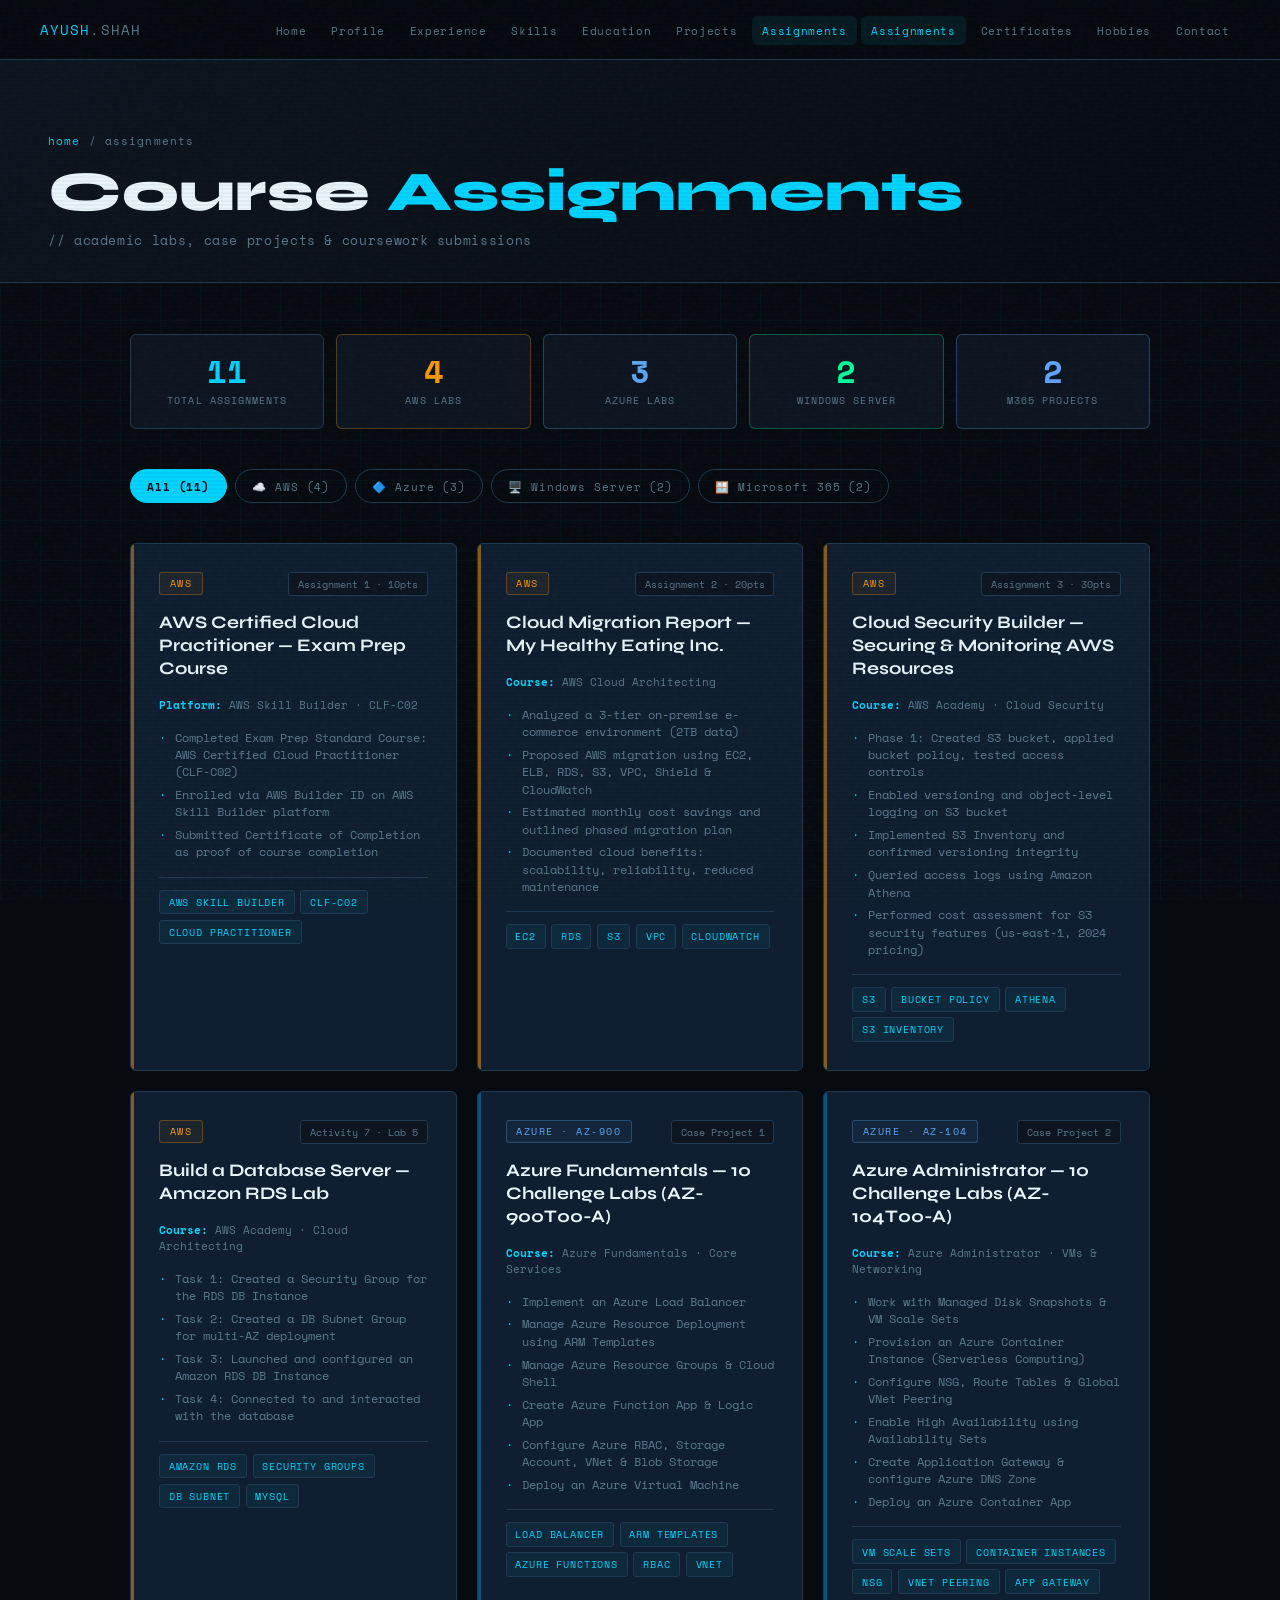
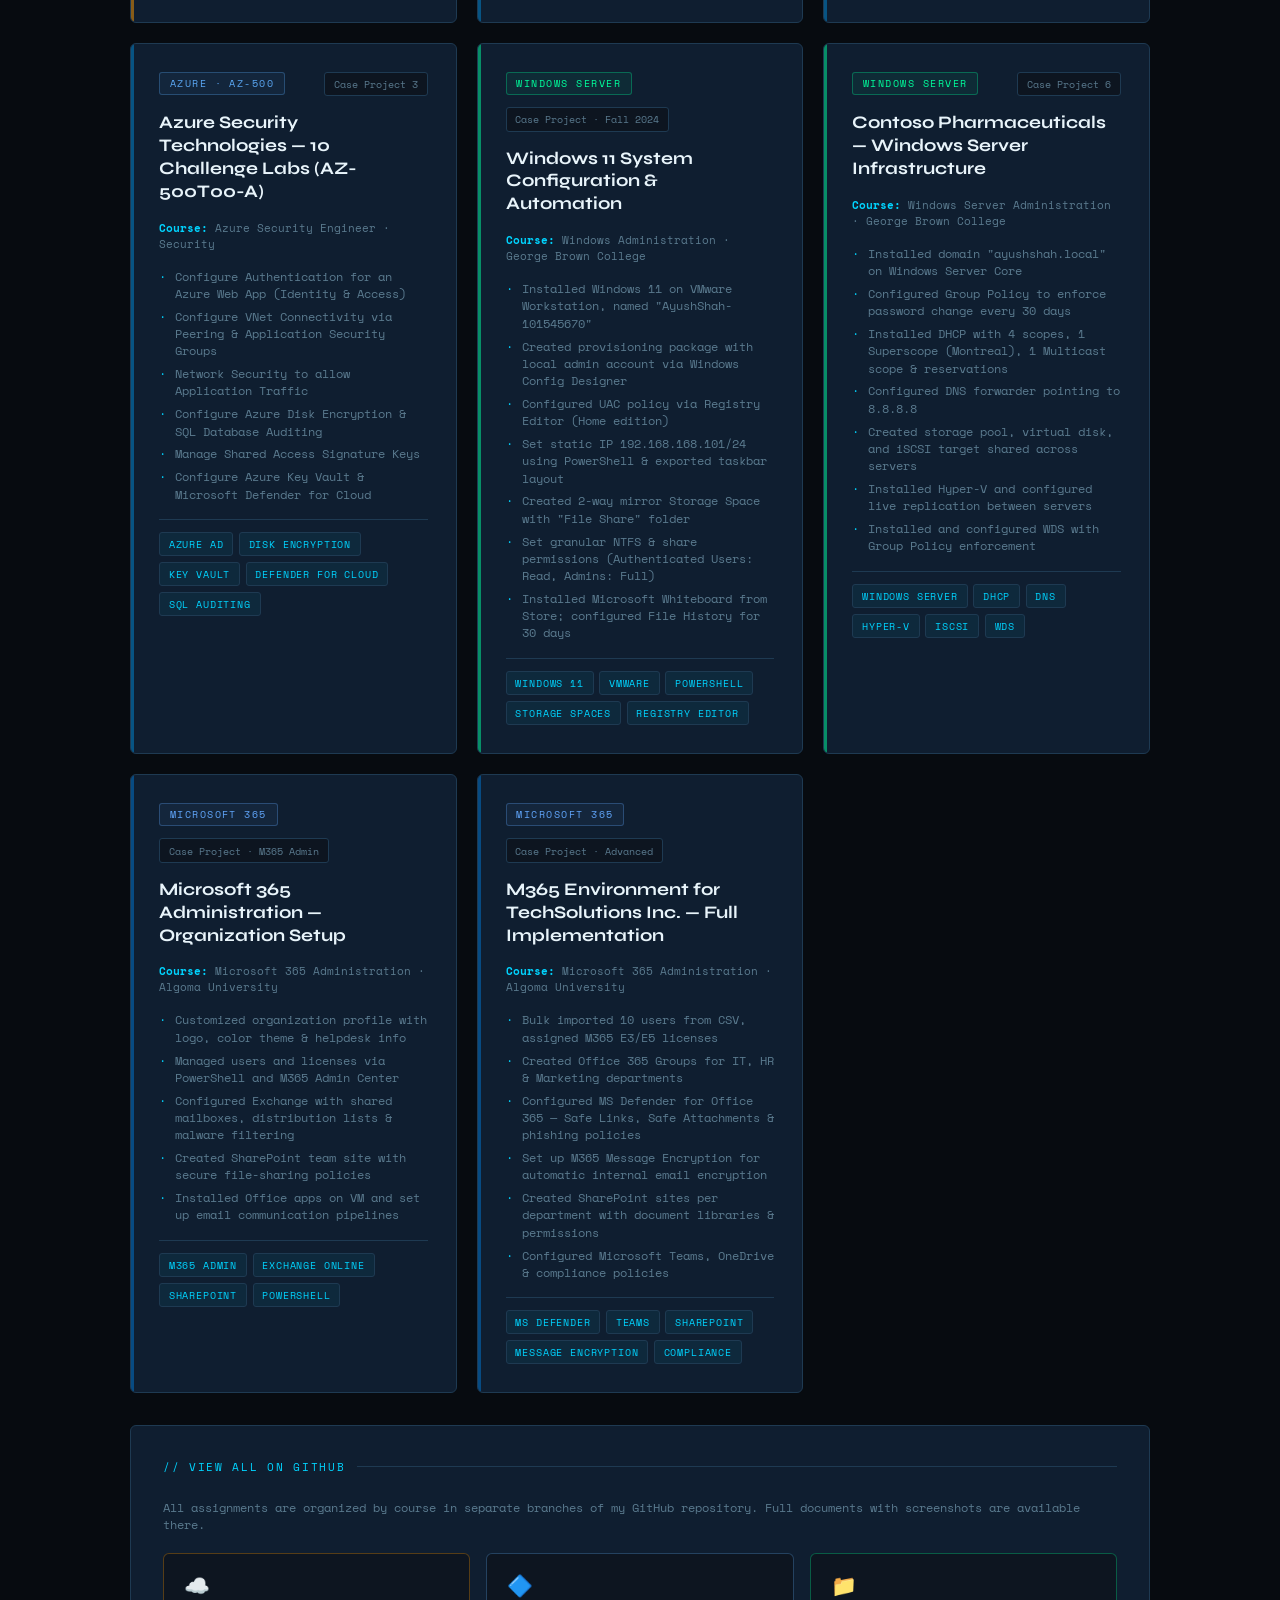
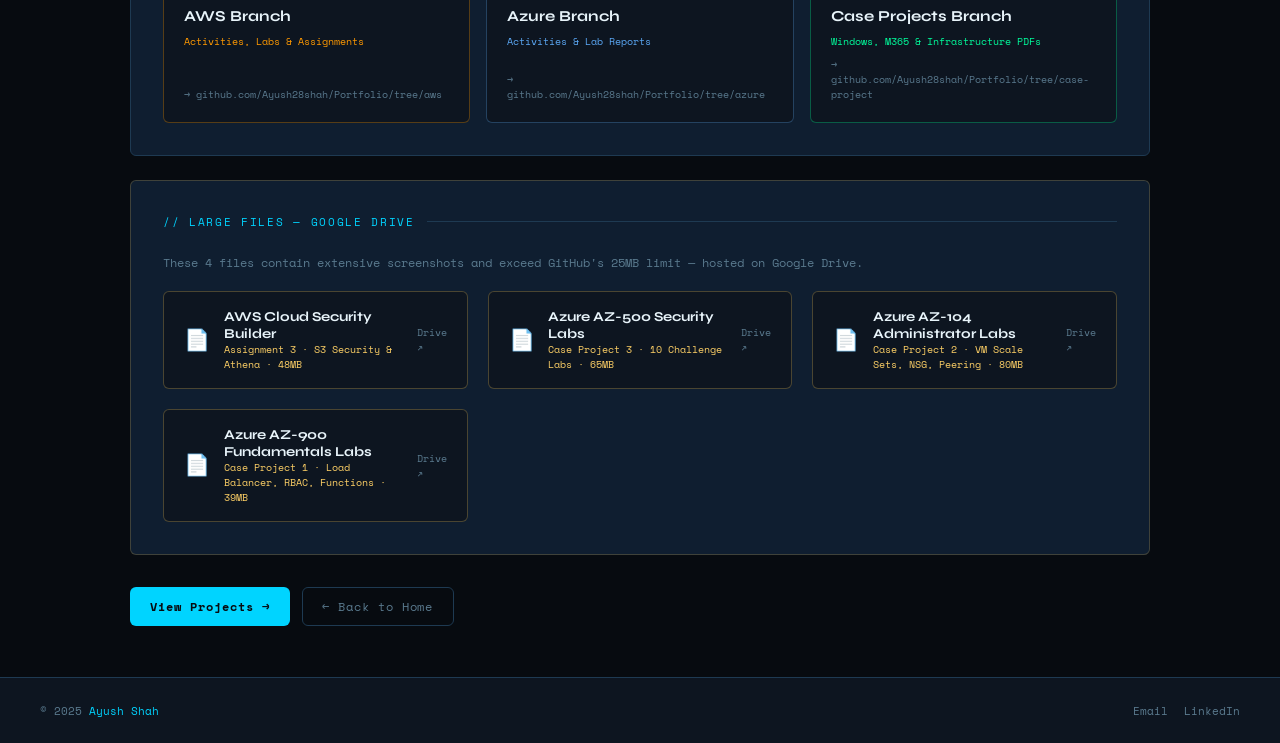
==== assignments.html @ 3147fad8 "Add files via upload" ====
<!DOCTYPE html>
<html lang="en">
<head>
  <meta charset="UTF-8">
  <meta name="viewport" content="width=device-width, initial-scale=1.0">
  <title>Assignments — Ayush Shah</title>
  <link rel="icon" href="profile1.jpg" type="image/jpg">
  <link rel="stylesheet" href="style.css">
  <style>
    /* ── Filter tabs ── */
    .filter-bar {
      display: flex; flex-wrap: wrap; gap: 0.5rem;
      margin-bottom: 2.5rem;
    }
    .filter-btn {
      font-family: var(--mono);
      font-size: 0.7rem;
      padding: 0.45rem 1rem;
      border-radius: 20px;
      border: 1px solid var(--border);
      background: transparent;
      color: var(--text-dim);
      cursor: pointer;
      letter-spacing: 0.08em;
      transition: all var(--transition);
    }
    .filter-btn:hover { border-color: var(--accent); color: var(--accent); }
    .filter-btn.active {
      background: var(--accent);
      border-color: var(--accent);
      color: var(--bg);
      font-weight: 700;
    }
    .filter-btn.aws.active    { background: #ff9900; border-color: #ff9900; color: #000; }
    .filter-btn.azure.active  { background: #0089d6; border-color: #0089d6; color: #fff; }
    .filter-btn.windows.active { background: var(--green); border-color: var(--green); color: var(--bg); }

    /* ── Assignment card ── */
    .assignment-card {
      background: var(--panel);
      border: 1px solid var(--border);
      border-radius: var(--radius);
      padding: clamp(1.25rem, 3vw, 1.75rem);
      position: relative; overflow: hidden;
      transition: all var(--transition);
      display: flex; flex-direction: column; gap: 1rem;
    }
    .assignment-card:hover {
      border-color: var(--accent2);
      transform: translateY(-2px);
      box-shadow: 0 8px 30px rgba(0,212,255,0.08);
    }
    .assignment-card::before {
      content: '';
      position: absolute; left: 0; top: 0; bottom: 0;
      width: 3px;
      transition: opacity var(--transition);
      opacity: 0.5;
    }
    .assignment-card:hover::before { opacity: 1; }
    .assignment-card.aws::before    { background: #ff9900; }
    .assignment-card.azure::before  { background: #0089d6; }
    .assignment-card.windows::before { background: var(--green); }
    .assignment-card.m365::before   { background: #0078d4; }

    .card-top {
      display: flex; justify-content: space-between;
      align-items: flex-start; gap: 0.75rem; flex-wrap: wrap;
    }
    .card-category {
      font-family: var(--mono);
      font-size: 0.62rem;
      letter-spacing: 0.15em;
      text-transform: uppercase;
      padding: 0.2rem 0.6rem;
      border-radius: 3px;
      border: 1px solid;
      flex-shrink: 0;
    }
    .cat-aws    { color: #ff9900; border-color: rgba(255,153,0,0.3); background: rgba(255,153,0,0.06); }
    .cat-azure  { color: #5ba8f5; border-color: rgba(91,168,245,0.3); background: rgba(91,168,245,0.06); }
    .cat-windows { color: var(--green); border-color: rgba(0,255,157,0.3); background: rgba(0,255,157,0.06); }
    .cat-m365   { color: #60a5fa; border-color: rgba(96,165,250,0.3); background: rgba(96,165,250,0.06); }

    .card-num {
      font-family: var(--mono);
      font-size: 0.65rem;
      color: var(--text-dim);
      background: var(--bg2);
      border: 1px solid var(--border);
      padding: 0.2rem 0.55rem;
      border-radius: 3px;
    }

    .card-title {
      font-family: var(--sans);
      font-size: clamp(0.95rem, 2vw, 1.1rem);
      font-weight: 700;
      color: var(--text-bright);
      line-height: 1.3;
    }

    .card-course {
      font-family: var(--mono);
      font-size: 0.68rem;
      color: var(--text-dim);
    }
    .card-course strong { color: var(--accent); }

    .task-list {
      list-style: none;
      display: flex; flex-direction: column; gap: 0.35rem;
    }
    .task-list li {
      font-family: var(--mono);
      font-size: 0.72rem;
      color: var(--text-dim);
      padding-left: 1rem;
      position: relative;
      line-height: 1.5;
    }
    .task-list li::before {
      content: '·';
      position: absolute; left: 0;
      color: var(--accent);
    }

    .card-footer {
      display: flex; align-items: center; justify-content: space-between;
      flex-wrap: wrap; gap: 0.5rem;
      padding-top: 0.75rem;
      border-top: 1px solid var(--border);
    }
    .card-tech { display: flex; flex-wrap: wrap; gap: 0.35rem; }

    .view-btn {
      display: inline-flex; align-items: center; gap: 0.35rem;
      font-family: var(--mono);
      font-size: 0.65rem;
      padding: 0.4rem 0.85rem;
      border-radius: 3px;
      border: 1px solid var(--border);
      color: var(--text-dim);
      text-decoration: none;
      transition: all var(--transition);
      letter-spacing: 0.06em;
    }
    .view-btn:hover {
      border-color: var(--accent);
      color: var(--accent);
      background: rgba(0,212,255,0.06);
    }

    /* hidden state for filter */
    .assignment-card.hidden {
      display: none;
    }

    /* ── stats row ── */
    .assign-stats {
      display: grid;
      grid-template-columns: repeat(auto-fit, minmax(130px, 1fr));
      gap: 0.75rem;
      margin-bottom: 2.5rem;
    }
  </style>
</head>
<body>
  <div class="grid-bg"></div>
  <nav>
    <a href="index.html" class="nav-brand">AYUSH<span>.SHAH</span></a>
    <button class="nav-toggle" id="navToggle"><span></span><span></span><span></span></button>
    <ul class="nav-links" id="navLinks">
      <li><a href="index.html">Home</a></li>
      <li><a href="profile.html">Profile</a></li>
      <li><a href="experience.html">Experience</a></li>
      <li><a href="skills.html">Skills</a></li>
      <li><a href="education.html">Education</a></li>
      <li><a href="projects.html">Projects</a></li>
      <li><a href="assignments.html">Assignments</a></li>
      <li><a href="assignments.html">Assignments</a></li>
      <li><a href="certificates.html">Certificates</a></li>
      <li><a href="hobbies.html">Hobbies</a></li>
      <li><a href="contact.html">Contact</a></li>
    </ul>
  </nav>

  <div class="page-wrapper">
    <div class="page-header">
      <p class="breadcrumb"><a href="index.html">home</a> / assignments</p>
      <h1>Course <span class="accent">Assignments</span></h1>
      <p>// academic labs, case projects &amp; coursework submissions</p>
    </div>

    <div class="content">

      <!-- Stats -->
      <div class="assign-stats animate-up">
        <div class="stat-box">
          <div class="stat-number" data-count="11" data-suffix="">0</div>
          <div class="stat-label">Total Assignments</div>
        </div>
        <div class="stat-box" style="border-color:rgba(255,153,0,0.3);">
          <div class="stat-number" style="color:#ff9900;" data-count="4" data-suffix="">0</div>
          <div class="stat-label">AWS Labs</div>
        </div>
        <div class="stat-box" style="border-color:rgba(91,168,245,0.3);">
          <div class="stat-number" style="color:#5ba8f5;" data-count="3" data-suffix="">0</div>
          <div class="stat-label">Azure Labs</div>
        </div>
        <div class="stat-box" style="border-color:rgba(0,255,157,0.3);">
          <div class="stat-number" style="color:var(--green);" data-count="2" data-suffix="">0</div>
          <div class="stat-label">Windows Server</div>
        </div>
        <div class="stat-box" style="border-color:rgba(96,165,250,0.3);">
          <div class="stat-number" style="color:#60a5fa;" data-count="2" data-suffix="">0</div>
          <div class="stat-label">M365 Projects</div>
        </div>
      </div>

      <!-- Filter -->
      <div class="filter-bar animate-up-d1">
        <button class="filter-btn active" data-filter="all">All (11)</button>
        <button class="filter-btn aws" data-filter="aws">☁️ AWS (4)</button>
        <button class="filter-btn azure" data-filter="azure">🔷 Azure (3)</button>
        <button class="filter-btn windows" data-filter="windows">🖥️ Windows Server (2)</button>
        <button class="filter-btn" data-filter="m365">🪟 Microsoft 365 (2)</button>
      </div>

      <!-- Cards grid -->
      <div class="grid-2" id="assignmentGrid">

        <!-- 1. AWS Assignment 1 - Skill Builder -->
        <div class="assignment-card aws animate-up" data-category="aws">
          <div class="card-top">
            <span class="card-category cat-aws">AWS</span>
            <span class="card-num">Assignment 1 · 10pts</span>
          </div>
          <div class="card-title">AWS Certified Cloud Practitioner — Exam Prep Course</div>
          <div class="card-course"><strong>Platform:</strong> AWS Skill Builder · CLF-C02</div>
          <ul class="task-list">
            <li>Completed Exam Prep Standard Course: AWS Certified Cloud Practitioner (CLF-C02)</li>
            <li>Enrolled via AWS Builder ID on AWS Skill Builder platform</li>
            <li>Submitted Certificate of Completion as proof of course completion</li>
          </ul>
          <div class="card-footer">
            <div class="card-tech">
              <span class="tag">AWS Skill Builder</span>
              <span class="tag">CLF-C02</span>
              <span class="tag">Cloud Practitioner</span>
            </div>
          </div>
        </div>

        <!-- 2. AWS Assignment 2 - Cloud Migration Report -->
        <div class="assignment-card aws animate-up-d1" data-category="aws">
          <div class="card-top">
            <span class="card-category cat-aws">AWS</span>
            <span class="card-num">Assignment 2 · 20pts</span>
          </div>
          <div class="card-title">Cloud Migration Report — My Healthy Eating Inc.</div>
          <div class="card-course"><strong>Course:</strong> AWS Cloud Architecting</div>
          <ul class="task-list">
            <li>Analyzed a 3-tier on-premise e-commerce environment (2TB data)</li>
            <li>Proposed AWS migration using EC2, ELB, RDS, S3, VPC, Shield & CloudWatch</li>
            <li>Estimated monthly cost savings and outlined phased migration plan</li>
            <li>Documented cloud benefits: scalability, reliability, reduced maintenance</li>
          </ul>
          <div class="card-footer">
            <div class="card-tech">
              <span class="tag">EC2</span>
              <span class="tag">RDS</span>
              <span class="tag">S3</span>
              <span class="tag">VPC</span>
              <span class="tag">CloudWatch</span>
            </div>
          </div>
        </div>

        <!-- 3. AWS Assignment 3 - Cloud Security -->
        <div class="assignment-card aws animate-up-d2" data-category="aws">
          <div class="card-top">
            <span class="card-category cat-aws">AWS</span>
            <span class="card-num">Assignment 3 · 30pts</span>
          </div>
          <div class="card-title">Cloud Security Builder — Securing & Monitoring AWS Resources</div>
          <div class="card-course"><strong>Course:</strong> AWS Academy · Cloud Security</div>
          <ul class="task-list">
            <li>Phase 1: Created S3 bucket, applied bucket policy, tested access controls</li>
            <li>Enabled versioning and object-level logging on S3 bucket</li>
            <li>Implemented S3 Inventory and confirmed versioning integrity</li>
            <li>Queried access logs using Amazon Athena</li>
            <li>Performed cost assessment for S3 security features (us-east-1, 2024 pricing)</li>
          </ul>
          <div class="card-footer">
            <div class="card-tech">
              <span class="tag">S3</span>
              <span class="tag">Bucket Policy</span>
              <span class="tag">Athena</span>
              <span class="tag">S3 Inventory</span>
            </div>
          </div>
        </div>

        <!-- 4. AWS Activity 7 - RDS Database Lab -->
        <div class="assignment-card aws animate-up-d3" data-category="aws">
          <div class="card-top">
            <span class="card-category cat-aws">AWS</span>
            <span class="card-num">Activity 7 · Lab 5</span>
          </div>
          <div class="card-title">Build a Database Server — Amazon RDS Lab</div>
          <div class="card-course"><strong>Course:</strong> AWS Academy · Cloud Architecting</div>
          <ul class="task-list">
            <li>Task 1: Created a Security Group for the RDS DB Instance</li>
            <li>Task 2: Created a DB Subnet Group for multi-AZ deployment</li>
            <li>Task 3: Launched and configured an Amazon RDS DB Instance</li>
            <li>Task 4: Connected to and interacted with the database</li>
          </ul>
          <div class="card-footer">
            <div class="card-tech">
              <span class="tag">Amazon RDS</span>
              <span class="tag">Security Groups</span>
              <span class="tag">DB Subnet</span>
              <span class="tag">MySQL</span>
            </div>
          </div>
        </div>

        <!-- 5. Azure Case Project 1 - AZ-900 -->
        <div class="assignment-card azure animate-up" data-category="azure">
          <div class="card-top">
            <span class="card-category cat-azure">Azure · AZ-900</span>
            <span class="card-num">Case Project 1</span>
          </div>
          <div class="card-title">Azure Fundamentals — 10 Challenge Labs (AZ-900T00-A)</div>
          <div class="card-course"><strong>Course:</strong> Azure Fundamentals · Core Services</div>
          <ul class="task-list">
            <li>Implement an Azure Load Balancer</li>
            <li>Manage Azure Resource Deployment using ARM Templates</li>
            <li>Manage Azure Resource Groups & Cloud Shell</li>
            <li>Create Azure Function App & Logic App</li>
            <li>Configure Azure RBAC, Storage Account, VNet & Blob Storage</li>
            <li>Deploy an Azure Virtual Machine</li>
          </ul>
          <div class="card-footer">
            <div class="card-tech">
              <span class="tag">Load Balancer</span>
              <span class="tag">ARM Templates</span>
              <span class="tag">Azure Functions</span>
              <span class="tag">RBAC</span>
              <span class="tag">VNet</span>
            </div>
          </div>
        </div>

        <!-- 6. Azure Case Project 2 - AZ-104 -->
        <div class="assignment-card azure animate-up-d1" data-category="azure">
          <div class="card-top">
            <span class="card-category cat-azure">Azure · AZ-104</span>
            <span class="card-num">Case Project 2</span>
          </div>
          <div class="card-title">Azure Administrator — 10 Challenge Labs (AZ-104T00-A)</div>
          <div class="card-course"><strong>Course:</strong> Azure Administrator · VMs & Networking</div>
          <ul class="task-list">
            <li>Work with Managed Disk Snapshots & VM Scale Sets</li>
            <li>Provision an Azure Container Instance (Serverless Computing)</li>
            <li>Configure NSG, Route Tables & Global VNet Peering</li>
            <li>Enable High Availability using Availability Sets</li>
            <li>Create Application Gateway & configure Azure DNS Zone</li>
            <li>Deploy an Azure Container App</li>
          </ul>
          <div class="card-footer">
            <div class="card-tech">
              <span class="tag">VM Scale Sets</span>
              <span class="tag">Container Instances</span>
              <span class="tag">NSG</span>
              <span class="tag">VNet Peering</span>
              <span class="tag">App Gateway</span>
            </div>
          </div>
        </div>

        <!-- 7. Azure Case Project 3 - AZ-500 -->
        <div class="assignment-card azure animate-up-d2" data-category="azure">
          <div class="card-top">
            <span class="card-category cat-azure">Azure · AZ-500</span>
            <span class="card-num">Case Project 3</span>
          </div>
          <div class="card-title">Azure Security Technologies — 10 Challenge Labs (AZ-500T00-A)</div>
          <div class="card-course"><strong>Course:</strong> Azure Security Engineer · Security</div>
          <ul class="task-list">
            <li>Configure Authentication for an Azure Web App (Identity & Access)</li>
            <li>Configure VNet Connectivity via Peering & Application Security Groups</li>
            <li>Network Security to allow Application Traffic</li>
            <li>Configure Azure Disk Encryption & SQL Database Auditing</li>
            <li>Manage Shared Access Signature Keys</li>
            <li>Configure Azure Key Vault & Microsoft Defender for Cloud</li>
          </ul>
          <div class="card-footer">
            <div class="card-tech">
              <span class="tag">Azure AD</span>
              <span class="tag">Disk Encryption</span>
              <span class="tag">Key Vault</span>
              <span class="tag">Defender for Cloud</span>
              <span class="tag">SQL Auditing</span>
            </div>
          </div>
        </div>

        <!-- 8. Windows Server - Case Project (System Config) -->
        <div class="assignment-card windows animate-up" data-category="windows">
          <div class="card-top">
            <span class="card-category cat-windows">Windows Server</span>
            <span class="card-num">Case Project · Fall 2024</span>
          </div>
          <div class="card-title">Windows 11 System Configuration & Automation</div>
          <div class="card-course"><strong>Course:</strong> Windows Administration · George Brown College</div>
          <ul class="task-list">
            <li>Installed Windows 11 on VMware Workstation, named "AyushShah-101545670"</li>
            <li>Created provisioning package with local admin account via Windows Config Designer</li>
            <li>Configured UAC policy via Registry Editor (Home edition)</li>
            <li>Set static IP 192.168.168.101/24 using PowerShell & exported taskbar layout</li>
            <li>Created 2-way mirror Storage Space with "File Share" folder</li>
            <li>Set granular NTFS & share permissions (Authenticated Users: Read, Admins: Full)</li>
            <li>Installed Microsoft Whiteboard from Store; configured File History for 30 days</li>
          </ul>
          <div class="card-footer">
            <div class="card-tech">
              <span class="tag">Windows 11</span>
              <span class="tag">VMware</span>
              <span class="tag">PowerShell</span>
              <span class="tag">Storage Spaces</span>
              <span class="tag">Registry Editor</span>
            </div>
          </div>
        </div>

        <!-- 9. Windows Server - Contoso (CASEPROJECT6) -->
        <div class="assignment-card windows animate-up-d1" data-category="windows">
          <div class="card-top">
            <span class="card-category cat-windows">Windows Server</span>
            <span class="card-num">Case Project 6</span>
          </div>
          <div class="card-title">Contoso Pharmaceuticals — Windows Server Infrastructure</div>
          <div class="card-course"><strong>Course:</strong> Windows Server Administration · George Brown College</div>
          <ul class="task-list">
            <li>Installed domain "ayushshah.local" on Windows Server Core</li>
            <li>Configured Group Policy to enforce password change every 30 days</li>
            <li>Installed DHCP with 4 scopes, 1 Superscope (Montreal), 1 Multicast scope & reservations</li>
            <li>Configured DNS forwarder pointing to 8.8.8.8</li>
            <li>Created storage pool, virtual disk, and iSCSI target shared across servers</li>
            <li>Installed Hyper-V and configured live replication between servers</li>
            <li>Installed and configured WDS with Group Policy enforcement</li>
          </ul>
          <div class="card-footer">
            <div class="card-tech">
              <span class="tag">Windows Server</span>
              <span class="tag">DHCP</span>
              <span class="tag">DNS</span>
              <span class="tag">Hyper-V</span>
              <span class="tag">iSCSI</span>
              <span class="tag">WDS</span>
            </div>
          </div>
        </div>

        <!-- 10. M365 Case Project 1 - Basic -->
        <div class="assignment-card m365 animate-up-d2" data-category="m365">
          <div class="card-top">
            <span class="card-category cat-m365">Microsoft 365</span>
            <span class="card-num">Case Project · M365 Admin</span>
          </div>
          <div class="card-title">Microsoft 365 Administration — Organization Setup</div>
          <div class="card-course"><strong>Course:</strong> Microsoft 365 Administration · Algoma University</div>
          <ul class="task-list">
            <li>Customized organization profile with logo, color theme & helpdesk info</li>
            <li>Managed users and licenses via PowerShell and M365 Admin Center</li>
            <li>Configured Exchange with shared mailboxes, distribution lists & malware filtering</li>
            <li>Created SharePoint team site with secure file-sharing policies</li>
            <li>Installed Office apps on VM and set up email communication pipelines</li>
          </ul>
          <div class="card-footer">
            <div class="card-tech">
              <span class="tag">M365 Admin</span>
              <span class="tag">Exchange Online</span>
              <span class="tag">SharePoint</span>
              <span class="tag">PowerShell</span>
            </div>
          </div>
        </div>

        <!-- 11. M365 Case Project 2 - TechSolutions -->
        <div class="assignment-card m365 animate-up-d3" data-category="m365">
          <div class="card-top">
            <span class="card-category cat-m365">Microsoft 365</span>
            <span class="card-num">Case Project · Advanced</span>
          </div>
          <div class="card-title">M365 Environment for TechSolutions Inc. — Full Implementation</div>
          <div class="card-course"><strong>Course:</strong> Microsoft 365 Administration · Algoma University</div>
          <ul class="task-list">
            <li>Bulk imported 10 users from CSV, assigned M365 E3/E5 licenses</li>
            <li>Created Office 365 Groups for IT, HR & Marketing departments</li>
            <li>Configured MS Defender for Office 365 — Safe Links, Safe Attachments & phishing policies</li>
            <li>Set up M365 Message Encryption for automatic internal email encryption</li>
            <li>Created SharePoint sites per department with document libraries & permissions</li>
            <li>Configured Microsoft Teams, OneDrive & compliance policies</li>
          </ul>
          <div class="card-footer">
            <div class="card-tech">
              <span class="tag">MS Defender</span>
              <span class="tag">Teams</span>
              <span class="tag">SharePoint</span>
              <span class="tag">Message Encryption</span>
              <span class="tag">Compliance</span>
            </div>
          </div>
        </div>

      </div><!-- /grid -->

      <!-- GitHub branch links -->
      <div class="card animate-up-d4" style="margin-top:2rem;">
        <p class="section-title">// view all on github</p>
        <p style="font-family:var(--mono);font-size:0.75rem;color:var(--text-dim);margin-bottom:1.25rem;">
          All assignments are organized by course in separate branches of my GitHub repository.
          Full documents with screenshots are available there.
        </p>
        <div class="grid-3">
          <a href="https://github.com/Ayush28shah/Portfolio/tree/aws" target="_blank"
             style="background:var(--bg2);border:1px solid rgba(255,153,0,0.3);border-radius:var(--radius);padding:1.25rem;text-decoration:none;display:flex;flex-direction:column;gap:0.5rem;transition:all var(--transition);"
             onmouseover="this.style.borderColor='#ff9900'" onmouseout="this.style.borderColor='rgba(255,153,0,0.3)'">
            <div style="font-size:1.3rem;">☁️</div>
            <div style="font-family:var(--sans);font-size:0.95rem;font-weight:700;color:var(--text-bright);">AWS Branch</div>
            <div style="font-family:var(--mono);font-size:0.65rem;color:#ff9900;">Activities, Labs &amp; Assignments</div>
            <div style="font-family:var(--mono);font-size:0.62rem;color:var(--text-dim);margin-top:auto;">→ github.com/Ayush28shah/Portfolio/tree/aws</div>
          </a>
          <a href="https://github.com/Ayush28shah/Portfolio/tree/azure" target="_blank"
             style="background:var(--bg2);border:1px solid rgba(91,168,245,0.3);border-radius:var(--radius);padding:1.25rem;text-decoration:none;display:flex;flex-direction:column;gap:0.5rem;transition:all var(--transition);"
             onmouseover="this.style.borderColor='#5ba8f5'" onmouseout="this.style.borderColor='rgba(91,168,245,0.3)'">
            <div style="font-size:1.3rem;">🔷</div>
            <div style="font-family:var(--sans);font-size:0.95rem;font-weight:700;color:var(--text-bright);">Azure Branch</div>
            <div style="font-family:var(--mono);font-size:0.65rem;color:#5ba8f5;">Activities &amp; Lab Reports</div>
            <div style="font-family:var(--mono);font-size:0.62rem;color:var(--text-dim);margin-top:auto;">→ github.com/Ayush28shah/Portfolio/tree/azure</div>
          </a>
          <a href="https://github.com/Ayush28shah/Portfolio/tree/case-project" target="_blank"
             style="background:var(--bg2);border:1px solid rgba(0,255,157,0.3);border-radius:var(--radius);padding:1.25rem;text-decoration:none;display:flex;flex-direction:column;gap:0.5rem;transition:all var(--transition);"
             onmouseover="this.style.borderColor='var(--green)'" onmouseout="this.style.borderColor='rgba(0,255,157,0.3)'">
            <div style="font-size:1.3rem;">📁</div>
            <div style="font-family:var(--sans);font-size:0.95rem;font-weight:700;color:var(--text-bright);">Case Projects Branch</div>
            <div style="font-family:var(--mono);font-size:0.65rem;color:var(--green);">Windows, M365 &amp; Infrastructure PDFs</div>
            <div style="font-family:var(--mono);font-size:0.62rem;color:var(--text-dim);margin-top:auto;">→ github.com/Ayush28shah/Portfolio/tree/case-project</div>
          </a>
        </div>
      </div>

      <!-- Large files on Drive -->
      <div class="card" style="margin-top:1.5rem;border-color:rgba(255,209,102,0.2);">
        <p class="section-title">// large files — google drive</p>
        <p style="font-family:var(--mono);font-size:0.72rem;color:var(--text-dim);margin-bottom:1.25rem;">
          These 4 files contain extensive screenshots and exceed GitHub's 25MB limit — hosted on Google Drive.
        </p>
        <div class="grid-2">
          <a href="https://drive.google.com/file/d/1oaVxVwPBIiKz4qKe1IlEgqOFC4xgeeqq/view?usp=sharing" target="_blank"
             style="background:var(--bg2);border:1px solid rgba(255,209,102,0.25);border-radius:var(--radius);padding:1rem 1.25rem;text-decoration:none;display:flex;align-items:center;gap:0.85rem;transition:all var(--transition);"
             onmouseover="this.style.borderColor='var(--yellow)'" onmouseout="this.style.borderColor='rgba(255,209,102,0.25)'">
            <span style="font-size:1.3rem;flex-shrink:0;">📄</span>
            <div>
              <div style="font-family:var(--sans);font-size:0.85rem;font-weight:700;color:var(--text-bright);">AWS Cloud Security Builder</div>
              <div style="font-family:var(--mono);font-size:0.62rem;color:var(--yellow);">Assignment 3 · S3 Security &amp; Athena · 48MB</div>
            </div>
            <span style="margin-left:auto;font-family:var(--mono);font-size:0.65rem;color:var(--text-dim);">Drive ↗</span>
          </a>
          <a href="https://drive.google.com/file/d/1ABHeHRCNahvGuIh4gsWkXelGR8Lt6d_X/view?usp=sharing" target="_blank"
             style="background:var(--bg2);border:1px solid rgba(255,209,102,0.25);border-radius:var(--radius);padding:1rem 1.25rem;text-decoration:none;display:flex;align-items:center;gap:0.85rem;transition:all var(--transition);"
             onmouseover="this.style.borderColor='var(--yellow)'" onmouseout="this.style.borderColor='rgba(255,209,102,0.25)'">
            <span style="font-size:1.3rem;flex-shrink:0;">📄</span>
            <div>
              <div style="font-family:var(--sans);font-size:0.85rem;font-weight:700;color:var(--text-bright);">Azure AZ-500 Security Labs</div>
              <div style="font-family:var(--mono);font-size:0.62rem;color:var(--yellow);">Case Project 3 · 10 Challenge Labs · 65MB</div>
            </div>
            <span style="margin-left:auto;font-family:var(--mono);font-size:0.65rem;color:var(--text-dim);">Drive ↗</span>
          </a>
          <a href="https://drive.google.com/file/d/1GYn0GIE8hUvoMhDvomxcSjt3SJYU0piI/view?usp=sharing" target="_blank"
             style="background:var(--bg2);border:1px solid rgba(255,209,102,0.25);border-radius:var(--radius);padding:1rem 1.25rem;text-decoration:none;display:flex;align-items:center;gap:0.85rem;transition:all var(--transition);"
             onmouseover="this.style.borderColor='var(--yellow)'" onmouseout="this.style.borderColor='rgba(255,209,102,0.25)'">
            <span style="font-size:1.3rem;flex-shrink:0;">📄</span>
            <div>
              <div style="font-family:var(--sans);font-size:0.85rem;font-weight:700;color:var(--text-bright);">Azure AZ-104 Administrator Labs</div>
              <div style="font-family:var(--mono);font-size:0.62rem;color:var(--yellow);">Case Project 2 · VM Scale Sets, NSG, Peering · 80MB</div>
            </div>
            <span style="margin-left:auto;font-family:var(--mono);font-size:0.65rem;color:var(--text-dim);">Drive ↗</span>
          </a>
          <a href="https://drive.google.com/file/d/1HRHO4_grqj8Vikp0Z7Pb8UY04u5v3Iu6/view?usp=sharing" target="_blank"
             style="background:var(--bg2);border:1px solid rgba(255,209,102,0.25);border-radius:var(--radius);padding:1rem 1.25rem;text-decoration:none;display:flex;align-items:center;gap:0.85rem;transition:all var(--transition);"
             onmouseover="this.style.borderColor='var(--yellow)'" onmouseout="this.style.borderColor='rgba(255,209,102,0.25)'">
            <span style="font-size:1.3rem;flex-shrink:0;">📄</span>
            <div>
              <div style="font-family:var(--sans);font-size:0.85rem;font-weight:700;color:var(--text-bright);">Azure AZ-900 Fundamentals Labs</div>
              <div style="font-family:var(--mono);font-size:0.62rem;color:var(--yellow);">Case Project 1 · Load Balancer, RBAC, Functions · 39MB</div>
            </div>
            <span style="margin-left:auto;font-family:var(--mono);font-size:0.65rem;color:var(--text-dim);">Drive ↗</span>
          </a>
        </div>
      </div>

      <div style="display:flex;gap:0.75rem;flex-wrap:wrap;margin-top:2rem;">
        <a href="projects.html" class="btn btn-primary">View Projects →</a>
        <a href="index.html" class="btn btn-outline">← Back to Home</a>
      </div>
    </div>
  </div>

  <footer>
    <div class="footer-left">© 2025 <a href="index.html">Ayush Shah</a></div>
    <div class="footer-links">
      <a href="mailto:ayush28shah@gmail.com">Email</a>
      <a href="https://www.linkedin.com/in/beayushman" target="_blank">LinkedIn</a>
    </div>
  </footer>

  <script src="script.js"></script>
  <script>
    // Filter functionality
    const filterBtns = document.querySelectorAll('.filter-btn');
    const cards = document.querySelectorAll('.assignment-card');

    filterBtns.forEach(btn => {
      btn.addEventListener('click', () => {
        filterBtns.forEach(b => b.classList.remove('active'));
        btn.classList.add('active');

        const filter = btn.dataset.filter;
        cards.forEach(card => {
          if (filter === 'all' || card.dataset.category === filter) {
            card.classList.remove('hidden');
          } else {
            card.classList.add('hidden');
          }
        });
      });
    });
  </script>
</body>
</html>
---- style.css ----
/* ==========================================
   AYUSH SHAH PORTFOLIO — GLOBAL STYLES
   Dark Tech / Terminal Aesthetic
   ========================================== */

@import url('https://fonts.googleapis.com/css2?family=Space+Mono:ital,wght@0,400;0,700;1,400&family=Syne:wght@400;600;700;800&display=swap');

:root {
  --bg:        #070b10;
  --bg2:       #0d1520;
  --bg3:       #111c2b;
  --panel:     #0f1e30;
  --border:    #1e3a52;
  --accent:    #00d4ff;
  --accent2:   #0099cc;
  --green:     #00ff9d;
  --yellow:    #ffd166;
  --red:       #ff4d6d;
  --text:      #c8dde8;
  --text-dim:  #5a7a8e;
  --text-bright: #e8f4fa;
  --mono:      'Space Mono', monospace;
  --sans:      'Syne', sans-serif;
  --radius:    6px;
  --transition: 0.25s cubic-bezier(0.4, 0, 0.2, 1);
}

*, *::before, *::after { box-sizing: border-box; margin: 0; padding: 0; }

html { scroll-behavior: smooth; }

body {
  background: var(--bg);
  color: var(--text);
  font-family: var(--sans);
  min-height: 100vh;
  display: flex;
  flex-direction: column;
  overflow-x: hidden;
}

/* ── Noise texture overlay ── */
body::before {
  content: '';
  position: fixed; inset: 0;
  background-image: url("data:image/svg+xml,%3Csvg viewBox='0 0 200 200' xmlns='http://www.w3.org/2000/svg'%3E%3Cfilter id='n'%3E%3CfeTurbulence type='fractalNoise' baseFrequency='0.9' numOctaves='4' stitchTiles='stitch'/%3E%3C/filter%3E%3Crect width='100%25' height='100%25' filter='url(%23n)' opacity='0.04'/%3E%3C/svg%3E");
  pointer-events: none; z-index: 999;
  opacity: 0.6;
}

/* ── Scanline effect ── */
body::after {
  content: '';
  position: fixed; inset: 0;
  background: repeating-linear-gradient(0deg, transparent, transparent 2px, rgba(0,0,0,0.03) 2px, rgba(0,0,0,0.03) 4px);
  pointer-events: none; z-index: 998;
}

/* ── Grid background ── */
.grid-bg {
  position: fixed; inset: 0;
  background-image:
    linear-gradient(rgba(0,212,255,0.03) 1px, transparent 1px),
    linear-gradient(90deg, rgba(0,212,255,0.03) 1px, transparent 1px);
  background-size: 40px 40px;
  pointer-events: none; z-index: 0;
}

/* ======== NAVIGATION ======== */
nav {
  position: fixed; top: 0; left: 0; right: 0;
  z-index: 100;
  background: rgba(7, 11, 16, 0.92);
  backdrop-filter: blur(12px);
  border-bottom: 1px solid var(--border);
  padding: 0 clamp(1rem, 4vw, 2.5rem);
  height: 60px;
  display: flex; align-items: center; justify-content: space-between;
}

.nav-brand {
  font-family: var(--mono);
  font-size: 0.85rem;
  color: var(--accent);
  text-decoration: none;
  letter-spacing: 0.08em;
}
.nav-brand span { color: var(--text-dim); }

.nav-links {
  display: flex; gap: 0.25rem;
  list-style: none;
}

.nav-links a {
  font-family: var(--mono);
  font-size: 0.7rem;
  color: var(--text-dim);
  text-decoration: none;
  padding: 0.35rem 0.65rem;
  border-radius: var(--radius);
  letter-spacing: 0.06em;
  transition: color var(--transition), background var(--transition);
  white-space: nowrap;
}

.nav-links a:hover,
.nav-links a.active {
  color: var(--accent);
  background: rgba(0,212,255,0.08);
}

/* hamburger */
.nav-toggle {
  display: none;
  flex-direction: column; gap: 5px; cursor: pointer;
  background: none; border: none; padding: 4px;
}
.nav-toggle span {
  display: block; width: 22px; height: 2px;
  background: var(--accent); border-radius: 2px;
  transition: transform var(--transition), opacity var(--transition);
}

/* mobile nav */
@media (max-width: 768px) {
  .nav-toggle { display: flex; }
  .nav-links {
    position: fixed; top: 60px; left: 0; right: 0;
    background: rgba(7,11,16,0.98);
    backdrop-filter: blur(16px);
    border-bottom: 1px solid var(--border);
    flex-direction: column; gap: 0;
    padding: 0.5rem 0;
    transform: translateY(-110%);
    transition: transform var(--transition);
    pointer-events: none;
  }
  .nav-links.open {
    transform: translateY(0);
    pointer-events: all;
  }
  .nav-links a {
    padding: 0.75rem 1.5rem;
    font-size: 0.8rem;
    border-radius: 0;
  }
}

/* ======== PAGE WRAPPER ======== */
.page-wrapper {
  position: relative;
  z-index: 1;
  flex: 1;
  padding-top: 60px;
}

/* ======== PAGE HEADER ======== */
.page-header {
  padding: clamp(2.5rem, 6vw, 4rem) clamp(1rem, 5vw, 3rem) clamp(1.5rem, 3vw, 2rem);
  border-bottom: 1px solid var(--border);
  background: linear-gradient(135deg, var(--bg2) 0%, var(--bg) 100%);
}

.page-header .breadcrumb {
  font-family: var(--mono);
  font-size: 0.7rem;
  color: var(--text-dim);
  letter-spacing: 0.1em;
  margin-bottom: 0.75rem;
}
.page-header .breadcrumb a {
  color: var(--accent);
  text-decoration: none;
}
.page-header .breadcrumb a:hover { text-decoration: underline; }

.page-header h1 {
  font-family: var(--sans);
  font-size: clamp(2rem, 5vw, 3.5rem);
  font-weight: 800;
  color: var(--text-bright);
  line-height: 1.1;
}
.page-header h1 .accent { color: var(--accent); }

.page-header p {
  font-family: var(--mono);
  font-size: 0.8rem;
  color: var(--text-dim);
  margin-top: 0.5rem;
  letter-spacing: 0.05em;
}

/* ======== CONTENT AREA ======== */
.content {
  max-width: 1100px;
  margin: 0 auto;
  padding: clamp(2rem, 4vw, 3.5rem) clamp(1rem, 4vw, 2.5rem);
}

/* ======== CARDS ======== */
.card {
  background: var(--panel);
  border: 1px solid var(--border);
  border-radius: var(--radius);
  padding: clamp(1.25rem, 3vw, 2rem);
  position: relative;
  overflow: hidden;
  transition: border-color var(--transition), transform var(--transition), box-shadow var(--transition);
}
.card::before {
  content: '';
  position: absolute; top: 0; left: 0; right: 0;
  height: 2px;
  background: linear-gradient(90deg, transparent, var(--accent), transparent);
  opacity: 0;
  transition: opacity var(--transition);
}
.card:hover {
  border-color: var(--accent2);
  transform: translateY(-2px);
  box-shadow: 0 8px 30px rgba(0,212,255,0.08);
}
.card:hover::before { opacity: 1; }

/* ======== TAGS ======== */
.tag {
  display: inline-block;
  font-family: var(--mono);
  font-size: 0.65rem;
  padding: 0.2rem 0.55rem;
  border-radius: 3px;
  border: 1px solid var(--border);
  color: var(--accent);
  background: rgba(0,212,255,0.06);
  letter-spacing: 0.08em;
  text-transform: uppercase;
}
.tag.green { color: var(--green); border-color: rgba(0,255,157,0.25); background: rgba(0,255,157,0.06); }
.tag.yellow { color: var(--yellow); border-color: rgba(255,209,102,0.25); background: rgba(255,209,102,0.06); }

/* ======== SECTION TITLE ======== */
.section-title {
  font-family: var(--mono);
  font-size: 0.7rem;
  color: var(--accent);
  letter-spacing: 0.15em;
  text-transform: uppercase;
  margin-bottom: 1.5rem;
  display: flex; align-items: center; gap: 0.75rem;
}
.section-title::after {
  content: '';
  flex: 1; height: 1px;
  background: var(--border);
}

/* ======== BUTTONS ======== */
.btn {
  display: inline-flex; align-items: center; gap: 0.5rem;
  font-family: var(--mono);
  font-size: 0.75rem;
  padding: 0.6rem 1.2rem;
  border-radius: var(--radius);
  letter-spacing: 0.08em;
  cursor: pointer;
  transition: all var(--transition);
  text-decoration: none;
  border: 1px solid transparent;
}
.btn-primary {
  background: var(--accent);
  color: var(--bg);
  font-weight: 700;
}
.btn-primary:hover {
  background: #33ddff;
  box-shadow: 0 0 20px rgba(0,212,255,0.3);
}
.btn-outline {
  border-color: var(--border);
  color: var(--text-dim);
  background: transparent;
}
.btn-outline:hover {
  border-color: var(--accent);
  color: var(--accent);
  background: rgba(0,212,255,0.06);
}

/* ======== PROGRESS BAR ======== */
.progress-bar {
  height: 4px;
  background: var(--bg2);
  border-radius: 2px;
  overflow: hidden;
}
.progress-fill {
  height: 100%;
  background: linear-gradient(90deg, var(--accent2), var(--accent));
  border-radius: 2px;
  width: 0;
  transition: width 1s cubic-bezier(0.4, 0, 0.2, 1);
}

/* ======== TIMELINE ======== */
.timeline { position: relative; padding-left: 2rem; }
.timeline::before {
  content: '';
  position: absolute; left: 0; top: 0.5rem; bottom: 0.5rem;
  width: 1px; background: var(--border);
}
.timeline-item { position: relative; margin-bottom: 2.5rem; }
.timeline-dot {
  position: absolute; left: -2.35rem; top: 0.35rem;
  width: 10px; height: 10px;
  background: var(--accent);
  border-radius: 50%;
  box-shadow: 0 0 8px var(--accent);
}
.timeline-date {
  font-family: var(--mono);
  font-size: 0.68rem;
  color: var(--accent);
  letter-spacing: 0.08em;
  margin-bottom: 0.35rem;
}
.timeline-title {
  font-family: var(--sans);
  font-size: 1.1rem;
  font-weight: 700;
  color: var(--text-bright);
  margin-bottom: 0.2rem;
}
.timeline-sub {
  font-family: var(--mono);
  font-size: 0.72rem;
  color: var(--text-dim);
  margin-bottom: 0.75rem;
}
.timeline-list {
  list-style: none;
  display: flex; flex-direction: column; gap: 0.4rem;
}
.timeline-list li {
  font-size: 0.88rem;
  color: var(--text);
  padding-left: 1.1rem;
  position: relative;
}
.timeline-list li::before {
  content: '▸';
  position: absolute; left: 0;
  color: var(--accent); font-size: 0.7rem;
}

/* ======== STAT BOX ======== */
.stat-box {
  text-align: center;
  padding: 1.25rem;
  background: var(--bg2);
  border: 1px solid var(--border);
  border-radius: var(--radius);
}
.stat-number {
  font-family: var(--mono);
  font-size: clamp(1.5rem, 3vw, 2rem);
  font-weight: 700;
  color: var(--accent);
  line-height: 1;
}
.stat-label {
  font-family: var(--mono);
  font-size: 0.65rem;
  color: var(--text-dim);
  letter-spacing: 0.1em;
  text-transform: uppercase;
  margin-top: 0.35rem;
}

/* ======== FOOTER ======== */
footer {
  position: relative; z-index: 1;
  border-top: 1px solid var(--border);
  padding: 1.5rem clamp(1rem, 4vw, 2.5rem);
  display: flex; align-items: center; justify-content: space-between; flex-wrap: wrap; gap: 1rem;
  background: var(--bg2);
}
.footer-left {
  font-family: var(--mono);
  font-size: 0.7rem;
  color: var(--text-dim);
}
.footer-left a { color: var(--accent); text-decoration: none; }
.footer-links { display: flex; gap: 1rem; }
.footer-links a {
  font-family: var(--mono);
  font-size: 0.7rem;
  color: var(--text-dim);
  text-decoration: none;
  transition: color var(--transition);
}
.footer-links a:hover { color: var(--accent); }

/* ======== ANIMATIONS ======== */
@keyframes fadeUp {
  from { opacity: 0; transform: translateY(20px); }
  to   { opacity: 1; transform: translateY(0); }
}
@keyframes fadeIn {
  from { opacity: 0; }
  to   { opacity: 1; }
}
@keyframes pulse-glow {
  0%, 100% { box-shadow: 0 0 5px rgba(0,212,255,0.3); }
  50%       { box-shadow: 0 0 20px rgba(0,212,255,0.6); }
}
@keyframes blink {
  0%, 100% { opacity: 1; }
  50%       { opacity: 0; }
}

.animate-up { animation: fadeUp 0.5s ease both; }
.animate-up-d1 { animation: fadeUp 0.5s 0.1s ease both; }
.animate-up-d2 { animation: fadeUp 0.5s 0.2s ease both; }
.animate-up-d3 { animation: fadeUp 0.5s 0.3s ease both; }
.animate-up-d4 { animation: fadeUp 0.5s 0.4s ease both; }
.animate-up-d5 { animation: fadeUp 0.5s 0.5s ease both; }

.cursor-blink::after {
  content: '_';
  animation: blink 1s step-end infinite;
  color: var(--accent);
}

/* ======== MISC UTILITIES ======== */
.mono { font-family: var(--mono); }
.accent-text { color: var(--accent); }
.green-text { color: var(--green); }
.dim { color: var(--text-dim); }
.divider { height: 1px; background: var(--border); margin: 2rem 0; }
.grid-2 { display: grid; grid-template-columns: repeat(auto-fit, minmax(280px, 1fr)); gap: 1.25rem; }
.grid-3 { display: grid; grid-template-columns: repeat(auto-fit, minmax(200px, 1fr)); gap: 1rem; }
.grid-4 { display: grid; grid-template-columns: repeat(auto-fit, minmax(160px, 1fr)); gap: 1rem; }
.flex-wrap { display: flex; flex-wrap: wrap; gap: 0.5rem; }
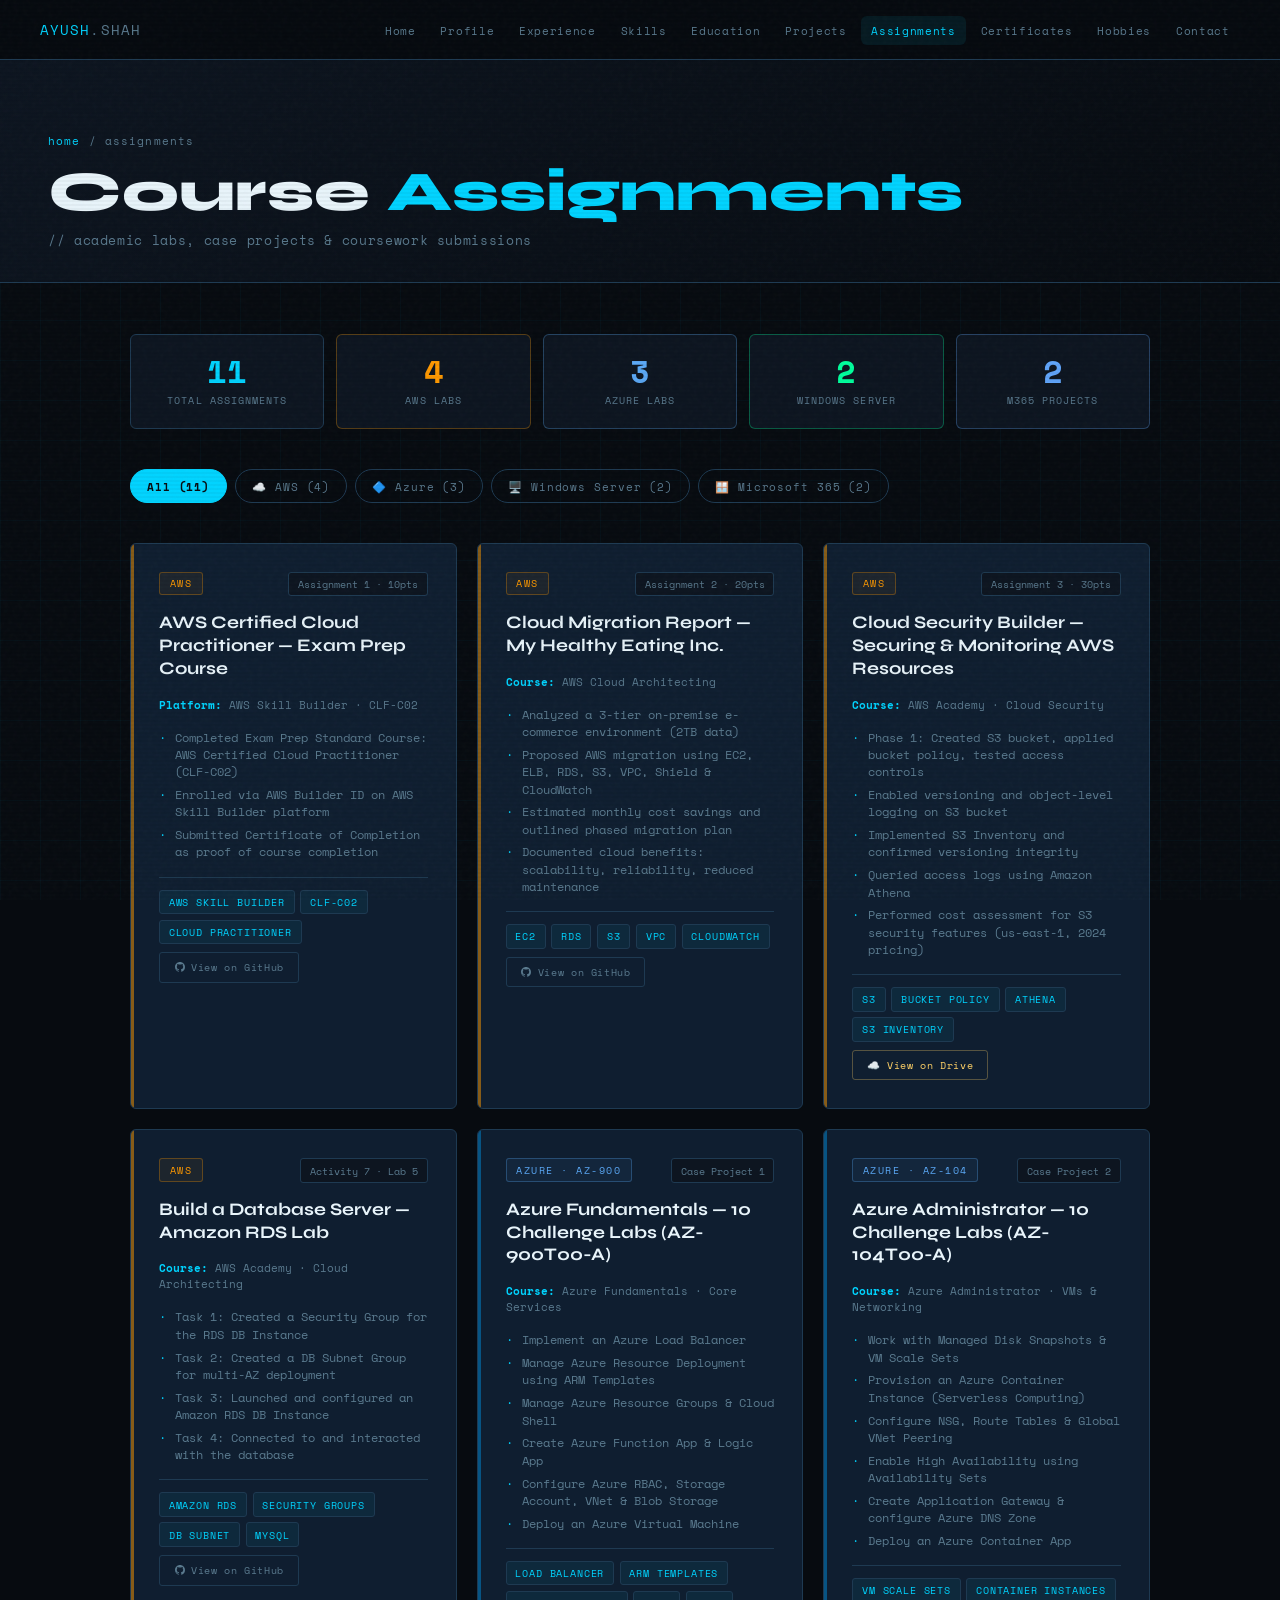
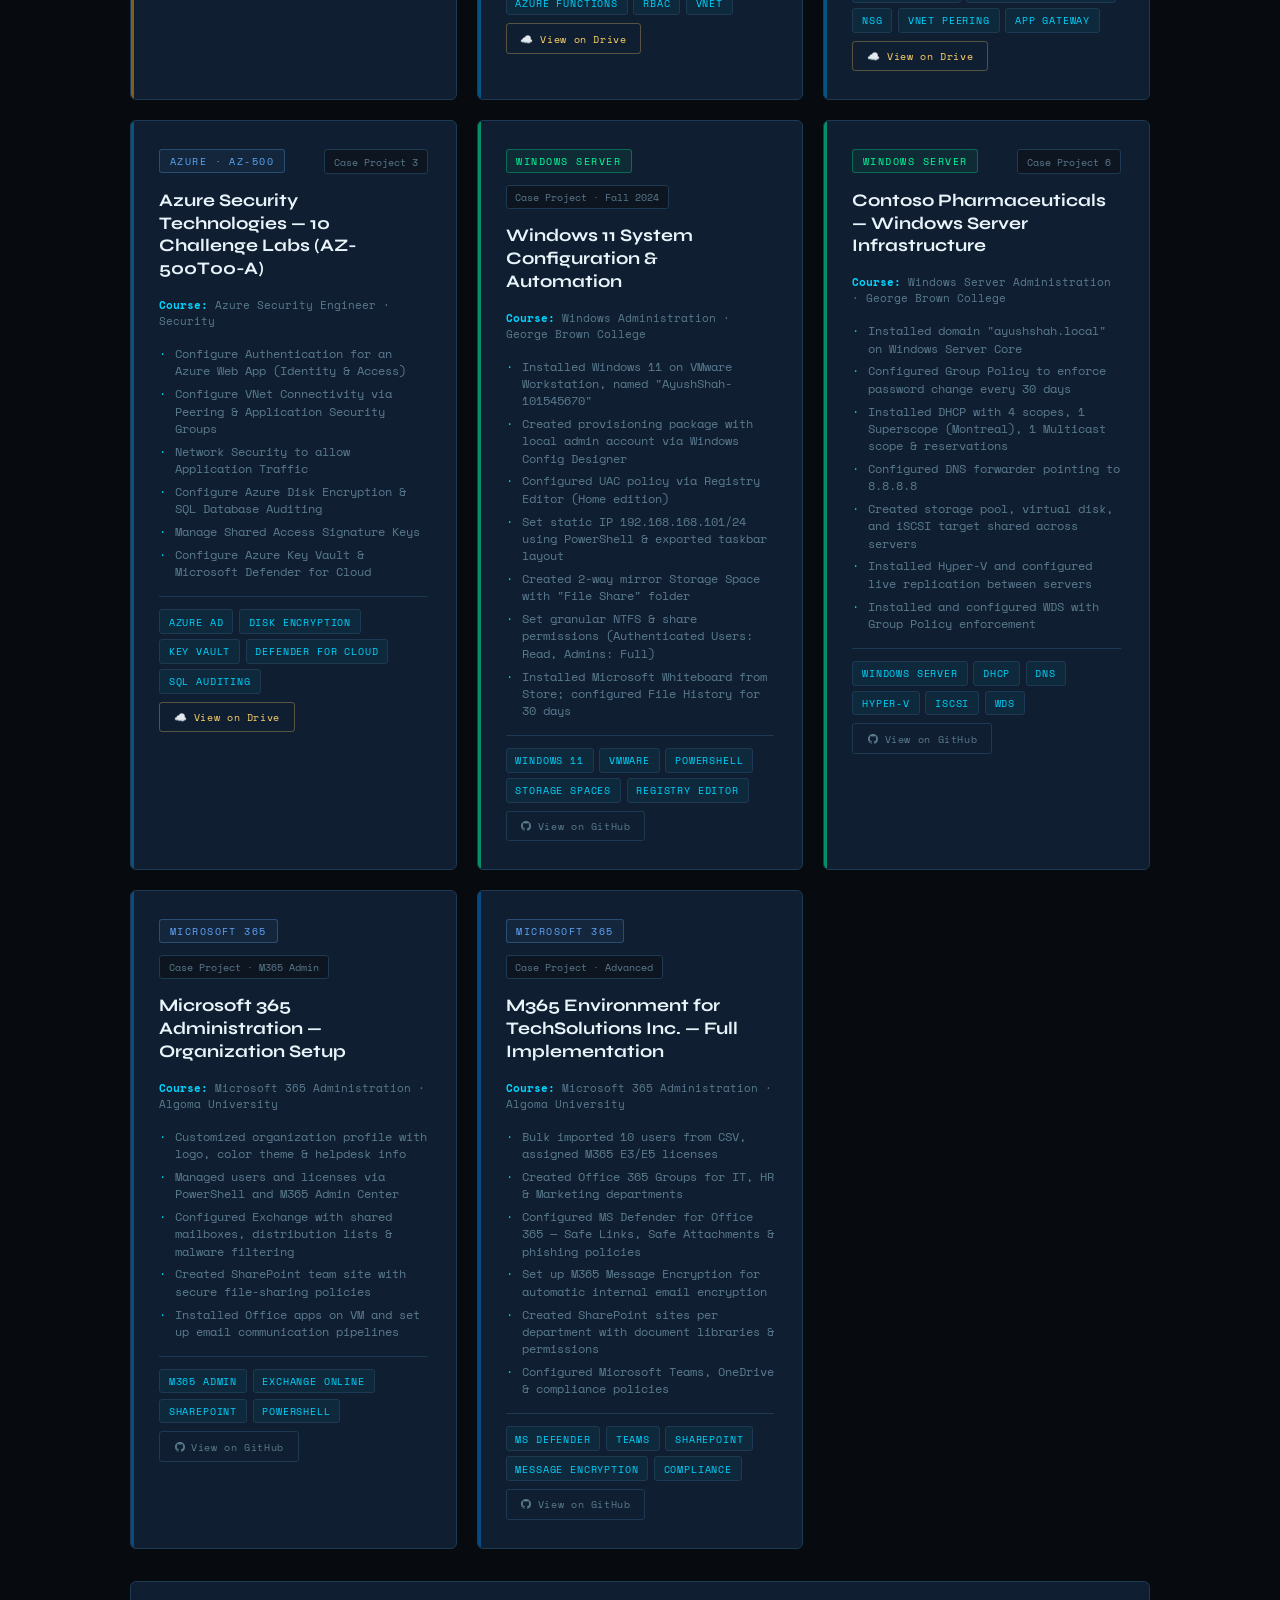
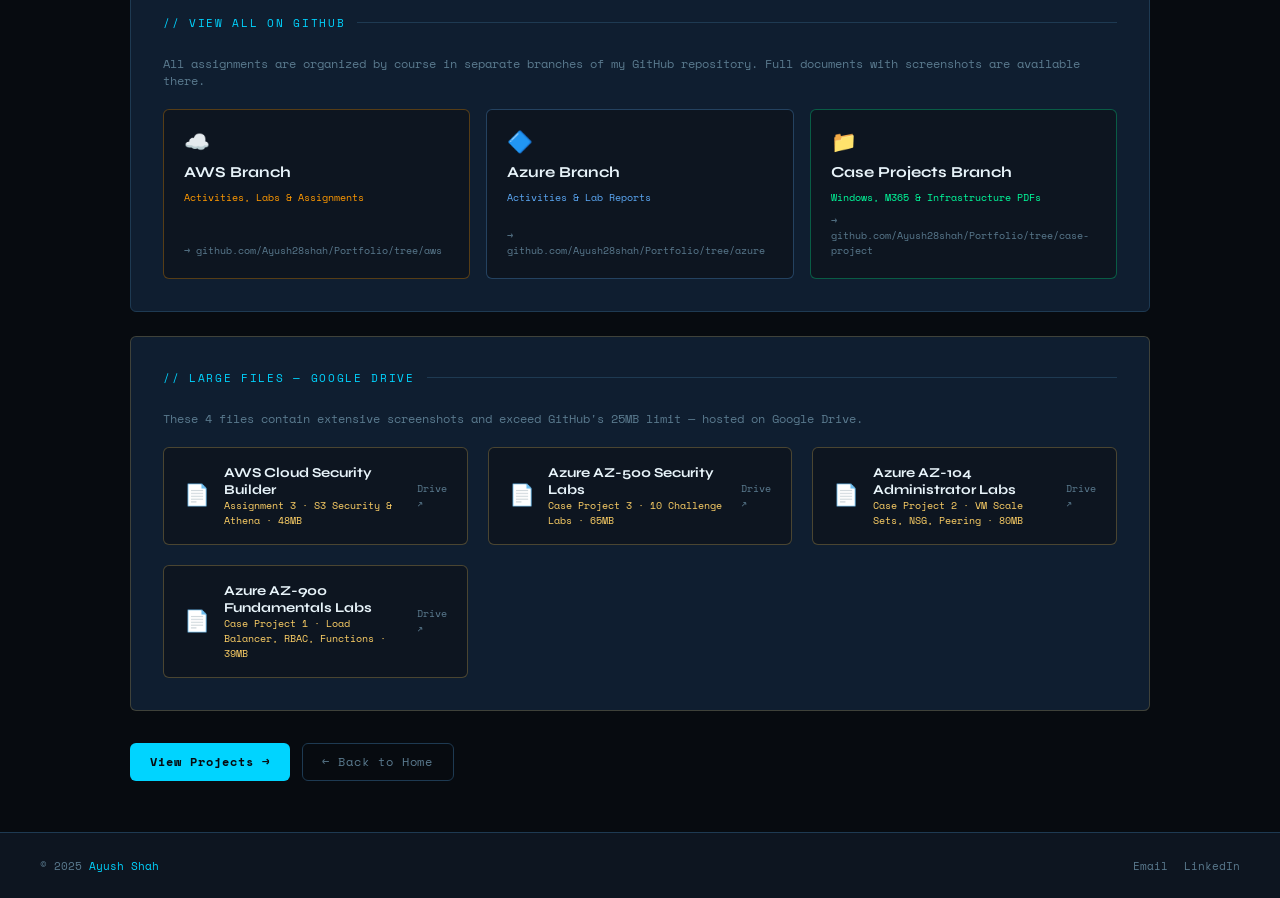
==== commit 66ab4481: "Add files via upload" ====
--- a/assignments.html
+++ b/assignments.html
@@ -169,7 +169,9 @@
   <div class="grid-bg"></div>
   <nav>
     <a href="index.html" class="nav-brand">AYUSH<span>.SHAH</span></a>
-    <button class="nav-toggle" id="navToggle"><span></span><span></span><span></span></button>
+    <button class="nav-toggle" id="navToggle" aria-label="Menu">
+      <span></span><span></span><span></span>
+    </button>
     <ul class="nav-links" id="navLinks">
       <li><a href="index.html">Home</a></li>
       <li><a href="profile.html">Profile</a></li>
@@ -178,12 +180,12 @@
       <li><a href="education.html">Education</a></li>
       <li><a href="projects.html">Projects</a></li>
       <li><a href="assignments.html">Assignments</a></li>
-      <li><a href="assignments.html">Assignments</a></li>
       <li><a href="certificates.html">Certificates</a></li>
       <li><a href="hobbies.html">Hobbies</a></li>
       <li><a href="contact.html">Contact</a></li>
     </ul>
   </nav>
+  <div class="nav-overlay" id="navOverlay"></div>
 
   <div class="page-wrapper">
     <div class="page-header">
@@ -249,6 +251,10 @@
               <span class="tag">CLF-C02</span>
               <span class="tag">Cloud Practitioner</span>
             </div>
+            <a href="https://github.com/Ayush28shah/Portfolio/blob/aws/ayush_shah_-_assignment_1.doc" target="_blank" class="view-btn">
+              <svg width="12" height="12" viewBox="0 0 24 24" fill="currentColor"><path d="M12 2C6.48 2 2 6.48 2 12c0 4.42 2.87 8.17 6.84 9.49.5.09.66-.22.66-.48v-1.7c-2.78.6-3.37-1.34-3.37-1.34-.46-1.16-1.11-1.47-1.11-1.47-.91-.62.07-.61.07-.61 1 .07 1.53 1.03 1.53 1.03.89 1.52 2.34 1.08 2.91.83.09-.65.35-1.08.63-1.33-2.22-.25-4.56-1.11-4.56-4.94 0-1.09.39-1.98 1.03-2.68-.1-.25-.45-1.27.1-2.64 0 0 .84-.27 2.75 1.02A9.56 9.56 0 0 1 12 6.8a9.56 9.56 0 0 1 2.5.34c1.91-1.29 2.75-1.02 2.75-1.02.55 1.37.2 2.39.1 2.64.64.7 1.03 1.59 1.03 2.68 0 3.84-2.34 4.68-4.57 4.93.36.31.68.92.68 1.85v2.74c0 .27.16.58.67.48A10.01 10.01 0 0 0 22 12c0-5.52-4.48-10-10-10z"/></svg>
+              View on GitHub
+            </a>
           </div>
         </div>
 
@@ -274,6 +280,10 @@
               <span class="tag">VPC</span>
               <span class="tag">CloudWatch</span>
             </div>
+            <a href="https://github.com/Ayush28shah/Portfolio/blob/aws/Ayush%20shah%20-%20Assignment-02.doc" target="_blank" class="view-btn">
+              <svg width="12" height="12" viewBox="0 0 24 24" fill="currentColor"><path d="M12 2C6.48 2 2 6.48 2 12c0 4.42 2.87 8.17 6.84 9.49.5.09.66-.22.66-.48v-1.7c-2.78.6-3.37-1.34-3.37-1.34-.46-1.16-1.11-1.47-1.11-1.47-.91-.62.07-.61.07-.61 1 .07 1.53 1.03 1.53 1.03.89 1.52 2.34 1.08 2.91.83.09-.65.35-1.08.63-1.33-2.22-.25-4.56-1.11-4.56-4.94 0-1.09.39-1.98 1.03-2.68-.1-.25-.45-1.27.1-2.64 0 0 .84-.27 2.75 1.02A9.56 9.56 0 0 1 12 6.8a9.56 9.56 0 0 1 2.5.34c1.91-1.29 2.75-1.02 2.75-1.02.55 1.37.2 2.39.1 2.64.64.7 1.03 1.59 1.03 2.68 0 3.84-2.34 4.68-4.57 4.93.36.31.68.92.68 1.85v2.74c0 .27.16.58.67.48A10.01 10.01 0 0 0 22 12c0-5.52-4.48-10-10-10z"/></svg>
+              View on GitHub
+            </a>
           </div>
         </div>
 
@@ -299,6 +309,9 @@
               <span class="tag">Athena</span>
               <span class="tag">S3 Inventory</span>
             </div>
+            <a href="https://drive.google.com/file/d/1oaVxVwPBIiKz4qKe1IlEgqOFC4xgeeqq/view?usp=sharing" target="_blank" class="view-btn" style="color:var(--yellow);border-color:rgba(255,209,102,0.3);">
+              ☁️ View on Drive
+            </a>
           </div>
         </div>
 
@@ -323,6 +336,10 @@
               <span class="tag">DB Subnet</span>
               <span class="tag">MySQL</span>
             </div>
+            <a href="https://github.com/Ayush28shah/Portfolio/blob/aws/ayush_shah-_activity_7.pdf" target="_blank" class="view-btn">
+              <svg width="12" height="12" viewBox="0 0 24 24" fill="currentColor"><path d="M12 2C6.48 2 2 6.48 2 12c0 4.42 2.87 8.17 6.84 9.49.5.09.66-.22.66-.48v-1.7c-2.78.6-3.37-1.34-3.37-1.34-.46-1.16-1.11-1.47-1.11-1.47-.91-.62.07-.61.07-.61 1 .07 1.53 1.03 1.53 1.03.89 1.52 2.34 1.08 2.91.83.09-.65.35-1.08.63-1.33-2.22-.25-4.56-1.11-4.56-4.94 0-1.09.39-1.98 1.03-2.68-.1-.25-.45-1.27.1-2.64 0 0 .84-.27 2.75 1.02A9.56 9.56 0 0 1 12 6.8a9.56 9.56 0 0 1 2.5.34c1.91-1.29 2.75-1.02 2.75-1.02.55 1.37.2 2.39.1 2.64.64.7 1.03 1.59 1.03 2.68 0 3.84-2.34 4.68-4.57 4.93.36.31.68.92.68 1.85v2.74c0 .27.16.58.67.48A10.01 10.01 0 0 0 22 12c0-5.52-4.48-10-10-10z"/></svg>
+              View on GitHub
+            </a>
           </div>
         </div>
 
@@ -350,6 +367,9 @@
               <span class="tag">RBAC</span>
               <span class="tag">VNet</span>
             </div>
+            <a href="https://drive.google.com/file/d/1HRHO4_grqj8Vikp0Z7Pb8UY04u5v3Iu6/view?usp=sharing" target="_blank" class="view-btn" style="color:var(--yellow);border-color:rgba(255,209,102,0.3);">
+              ☁️ View on Drive
+            </a>
           </div>
         </div>
 
@@ -377,6 +397,9 @@
               <span class="tag">VNet Peering</span>
               <span class="tag">App Gateway</span>
             </div>
+            <a href="https://drive.google.com/file/d/1GYn0GIE8hUvoMhDvomxcSjt3SJYU0piI/view?usp=sharing" target="_blank" class="view-btn" style="color:var(--yellow);border-color:rgba(255,209,102,0.3);">
+              ☁️ View on Drive
+            </a>
           </div>
         </div>
 
@@ -404,6 +427,9 @@
               <span class="tag">Defender for Cloud</span>
               <span class="tag">SQL Auditing</span>
             </div>
+            <a href="https://drive.google.com/file/d/1ABHeHRCNahvGuIh4gsWkXelGR8Lt6d_X/view?usp=sharing" target="_blank" class="view-btn" style="color:var(--yellow);border-color:rgba(255,209,102,0.3);">
+              ☁️ View on Drive
+            </a>
           </div>
         </div>
 
@@ -432,6 +458,10 @@
               <span class="tag">Storage Spaces</span>
               <span class="tag">Registry Editor</span>
             </div>
+            <a href="https://github.com/Ayush28shah/Portfolio/blob/case-project/Case_Project__1_.pdf" target="_blank" class="view-btn">
+              <svg width="12" height="12" viewBox="0 0 24 24" fill="currentColor"><path d="M12 2C6.48 2 2 6.48 2 12c0 4.42 2.87 8.17 6.84 9.49.5.09.66-.22.66-.48v-1.7c-2.78.6-3.37-1.34-3.37-1.34-.46-1.16-1.11-1.47-1.11-1.47-.91-.62.07-.61.07-.61 1 .07 1.53 1.03 1.53 1.03.89 1.52 2.34 1.08 2.91.83.09-.65.35-1.08.63-1.33-2.22-.25-4.56-1.11-4.56-4.94 0-1.09.39-1.98 1.03-2.68-.1-.25-.45-1.27.1-2.64 0 0 .84-.27 2.75 1.02A9.56 9.56 0 0 1 12 6.8a9.56 9.56 0 0 1 2.5.34c1.91-1.29 2.75-1.02 2.75-1.02.55 1.37.2 2.39.1 2.64.64.7 1.03 1.59 1.03 2.68 0 3.84-2.34 4.68-4.57 4.93.36.31.68.92.68 1.85v2.74c0 .27.16.58.67.48A10.01 10.01 0 0 0 22 12c0-5.52-4.48-10-10-10z"/></svg>
+              View on GitHub
+            </a>
           </div>
         </div>
 
@@ -461,6 +491,10 @@
               <span class="tag">iSCSI</span>
               <span class="tag">WDS</span>
             </div>
+            <a href="https://github.com/Ayush28shah/Portfolio/blob/case-project/Ayushshah-CASEPROJECT6.pdf" target="_blank" class="view-btn">
+              <svg width="12" height="12" viewBox="0 0 24 24" fill="currentColor"><path d="M12 2C6.48 2 2 6.48 2 12c0 4.42 2.87 8.17 6.84 9.49.5.09.66-.22.66-.48v-1.7c-2.78.6-3.37-1.34-3.37-1.34-.46-1.16-1.11-1.47-1.11-1.47-.91-.62.07-.61.07-.61 1 .07 1.53 1.03 1.53 1.03.89 1.52 2.34 1.08 2.91.83.09-.65.35-1.08.63-1.33-2.22-.25-4.56-1.11-4.56-4.94 0-1.09.39-1.98 1.03-2.68-.1-.25-.45-1.27.1-2.64 0 0 .84-.27 2.75 1.02A9.56 9.56 0 0 1 12 6.8a9.56 9.56 0 0 1 2.5.34c1.91-1.29 2.75-1.02 2.75-1.02.55 1.37.2 2.39.1 2.64.64.7 1.03 1.59 1.03 2.68 0 3.84-2.34 4.68-4.57 4.93.36.31.68.92.68 1.85v2.74c0 .27.16.58.67.48A10.01 10.01 0 0 0 22 12c0-5.52-4.48-10-10-10z"/></svg>
+              View on GitHub
+            </a>
           </div>
         </div>
 
@@ -486,6 +520,10 @@
               <span class="tag">SharePoint</span>
               <span class="tag">PowerShell</span>
             </div>
+            <a href="https://github.com/Ayush28shah/Portfolio/blob/case-project/Ayushshah-Case-Project.pdf" target="_blank" class="view-btn">
+              <svg width="12" height="12" viewBox="0 0 24 24" fill="currentColor"><path d="M12 2C6.48 2 2 6.48 2 12c0 4.42 2.87 8.17 6.84 9.49.5.09.66-.22.66-.48v-1.7c-2.78.6-3.37-1.34-3.37-1.34-.46-1.16-1.11-1.47-1.11-1.47-.91-.62.07-.61.07-.61 1 .07 1.53 1.03 1.53 1.03.89 1.52 2.34 1.08 2.91.83.09-.65.35-1.08.63-1.33-2.22-.25-4.56-1.11-4.56-4.94 0-1.09.39-1.98 1.03-2.68-.1-.25-.45-1.27.1-2.64 0 0 .84-.27 2.75 1.02A9.56 9.56 0 0 1 12 6.8a9.56 9.56 0 0 1 2.5.34c1.91-1.29 2.75-1.02 2.75-1.02.55 1.37.2 2.39.1 2.64.64.7 1.03 1.59 1.03 2.68 0 3.84-2.34 4.68-4.57 4.93.36.31.68.92.68 1.85v2.74c0 .27.16.58.67.48A10.01 10.01 0 0 0 22 12c0-5.52-4.48-10-10-10z"/></svg>
+              View on GitHub
+            </a>
           </div>
         </div>
 
@@ -513,6 +551,10 @@
               <span class="tag">Message Encryption</span>
               <span class="tag">Compliance</span>
             </div>
+            <a href="https://github.com/Ayush28shah/Portfolio/blob/case-project/Ayushshah1-Case-Project.pdf" target="_blank" class="view-btn">
+              <svg width="12" height="12" viewBox="0 0 24 24" fill="currentColor"><path d="M12 2C6.48 2 2 6.48 2 12c0 4.42 2.87 8.17 6.84 9.49.5.09.66-.22.66-.48v-1.7c-2.78.6-3.37-1.34-3.37-1.34-.46-1.16-1.11-1.47-1.11-1.47-.91-.62.07-.61.07-.61 1 .07 1.53 1.03 1.53 1.03.89 1.52 2.34 1.08 2.91.83.09-.65.35-1.08.63-1.33-2.22-.25-4.56-1.11-4.56-4.94 0-1.09.39-1.98 1.03-2.68-.1-.25-.45-1.27.1-2.64 0 0 .84-.27 2.75 1.02A9.56 9.56 0 0 1 12 6.8a9.56 9.56 0 0 1 2.5.34c1.91-1.29 2.75-1.02 2.75-1.02.55 1.37.2 2.39.1 2.64.64.7 1.03 1.59 1.03 2.68 0 3.84-2.34 4.68-4.57 4.93.36.31.68.92.68 1.85v2.74c0 .27.16.58.67.48A10.01 10.01 0 0 0 22 12c0-5.52-4.48-10-10-10z"/></svg>
+              View on GitHub
+            </a>
           </div>
         </div>
 
--- a/style.css
+++ b/style.css
@@ -70,7 +70,7 @@
 nav {
   position: fixed; top: 0; left: 0; right: 0;
   z-index: 100;
-  background: rgba(7, 11, 16, 0.92);
+  background: rgba(7, 11, 16, 0.96);
   backdrop-filter: blur(12px);
   border-bottom: 1px solid var(--border);
   padding: 0 clamp(1rem, 4vw, 2.5rem);
@@ -84,12 +84,14 @@
   color: var(--accent);
   text-decoration: none;
   letter-spacing: 0.08em;
+  flex-shrink: 0;
 }
 .nav-brand span { color: var(--text-dim); }
 
 .nav-links {
   display: flex; gap: 0.25rem;
   list-style: none;
+  flex-wrap: nowrap;
 }
 
 .nav-links a {
@@ -114,37 +116,61 @@
 .nav-toggle {
   display: none;
   flex-direction: column; gap: 5px; cursor: pointer;
-  background: none; border: none; padding: 4px;
+  background: none; border: none; padding: 8px;
+  z-index: 101;
 }
 .nav-toggle span {
   display: block; width: 22px; height: 2px;
   background: var(--accent); border-radius: 2px;
-  transition: transform var(--transition), opacity var(--transition);
-}
-
-/* mobile nav */
-@media (max-width: 768px) {
+  transition: transform 0.3s ease, opacity 0.3s ease;
+}
+.nav-toggle.open span:nth-child(1) { transform: translateY(7px) rotate(45deg); }
+.nav-toggle.open span:nth-child(2) { opacity: 0; }
+.nav-toggle.open span:nth-child(3) { transform: translateY(-7px) rotate(-45deg); }
+
+/* tablet + mobile nav — show hamburger at 1024px and below */
+@media (max-width: 1024px) {
   .nav-toggle { display: flex; }
   .nav-links {
-    position: fixed; top: 60px; left: 0; right: 0;
-    background: rgba(7,11,16,0.98);
-    backdrop-filter: blur(16px);
-    border-bottom: 1px solid var(--border);
+    position: fixed;
+    top: 60px; right: 0;
+    width: min(280px, 85vw);
+    height: calc(100vh - 60px);
+    background: rgba(7, 11, 16, 0.98);
+    backdrop-filter: blur(20px);
+    border-left: 1px solid var(--border);
     flex-direction: column; gap: 0;
-    padding: 0.5rem 0;
-    transform: translateY(-110%);
-    transition: transform var(--transition);
+    padding: 1rem 0;
+    transform: translateX(100%);
+    transition: transform 0.3s cubic-bezier(0.4, 0, 0.2, 1);
     pointer-events: none;
+    overflow-y: auto;
   }
   .nav-links.open {
-    transform: translateY(0);
+    transform: translateX(0);
     pointer-events: all;
   }
   .nav-links a {
-    padding: 0.75rem 1.5rem;
-    font-size: 0.8rem;
+    padding: 0.9rem 1.75rem;
+    font-size: 0.82rem;
     border-radius: 0;
+    border-bottom: 1px solid rgba(30,58,82,0.4);
   }
+  .nav-links a:hover { background: rgba(0,212,255,0.06); }
+}
+
+/* overlay behind sidebar on mobile */
+.nav-overlay {
+  display: none;
+  position: fixed; inset: 0;
+  background: rgba(0,0,0,0.5);
+  z-index: 99;
+  opacity: 0;
+  transition: opacity 0.3s ease;
+}
+.nav-overlay.open {
+  display: block;
+  opacity: 1;
 }
 
 /* ======== PAGE WRAPPER ======== */
